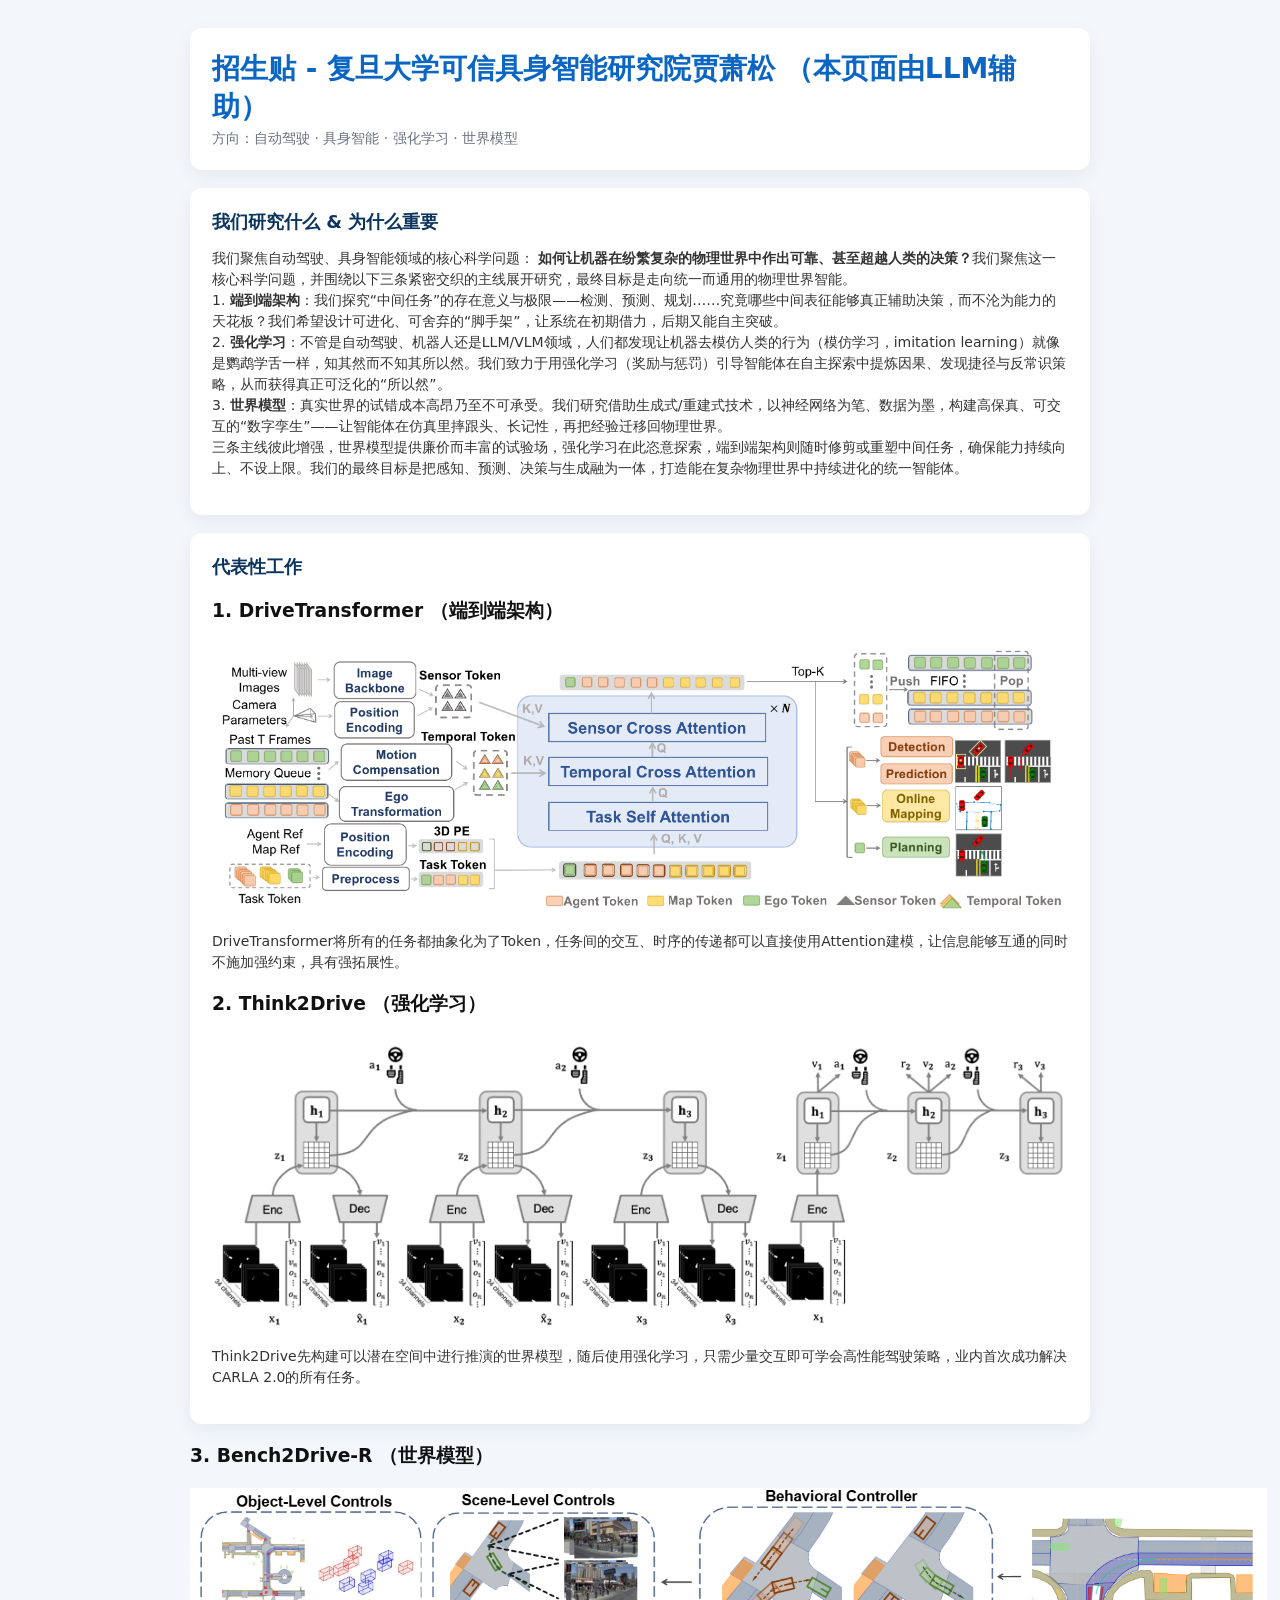
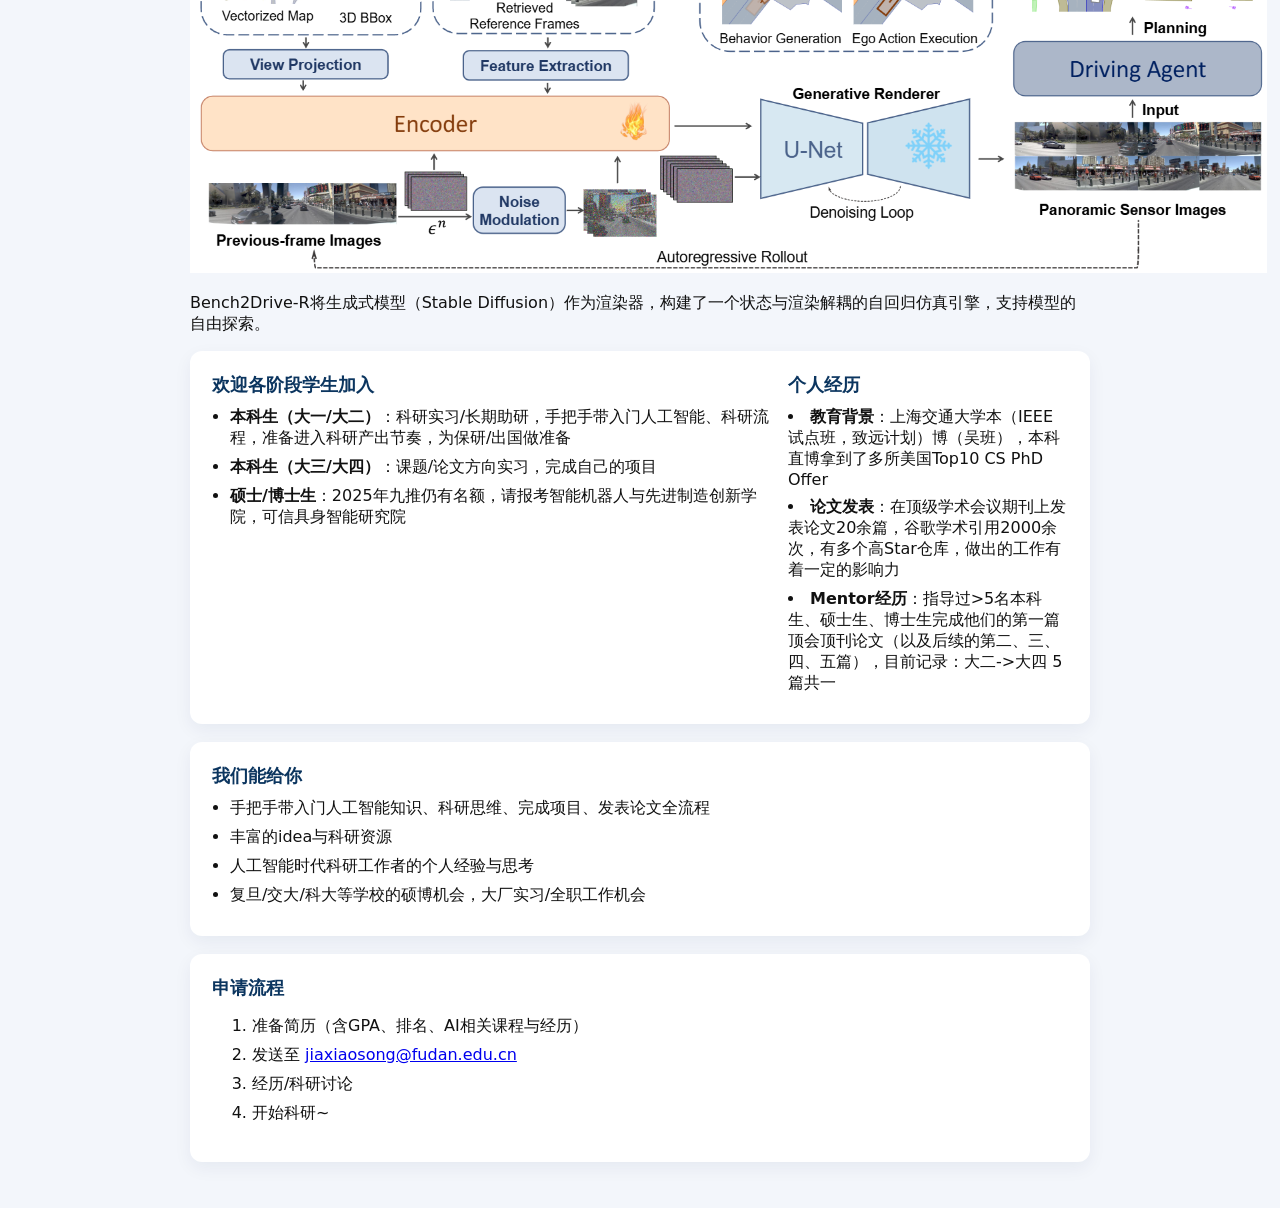
==== recruit.html @ 539a359b "Update recruit.html" ====
<!DOCTYPE html>
<html lang="zh-CN">
<head>
  <meta charset="utf-8">
  <meta name="viewport" content="width=device-width,initial-scale=1">
  <title>招生 | 复旦大学可信具身智能研究院贾萧松 — 自动驾驶 · 具身智能 · 世界模型 · 强化学习</title>
  <style>
    :root{--accent:#0a66c2;--muted:#6b7280;--card:#fff}
    *{box-sizing:border-box}
    body{font-family:system-ui,-apple-system,Segoe UI,Roboto,"PingFang SC","Hiragino Sans GB","Microsoft Yahei",sans-serif;background:#f3f6fb;color:#111;margin:0;padding:28px}
    .container{max-width:900px;margin:0 auto}
    .card{background:var(--card);border-radius:12px;padding:22px;margin-bottom:18px;box-shadow:0 6px 18px rgba(13,38,77,0.06)}
    header.hero{display:flex;gap:18px;align-items:center}
    .hero h1{margin:0;font-size:28px;color:var(--accent)}
    .hero p{margin:4px 0 0;color:var(--muted)}
    h2{font-size:18px;margin:0 0 10px;color:#0b355f}
    h3.highlight-title{margin:6px 0;font-size:18px;color:#0b355f;font-weight:700;letter-spacing:0.5px}
    ul{padding-left:18px;margin:0}
    li{margin:8px 0}
    .two-col{display:grid;grid-template-columns:1fr 280px;gap:18px;align-items:start}
    .muted{color:var(--muted);font-size:14px}
    .cta{display:inline-block;background:var(--accent);color:#fff;padding:10px 14px;border-radius:8px;text-decoration:none;font-weight:600}
    .small{font-size:13px;color:var(--muted)}
    .label{font-size:14px;font-weight:600;color:#0b355f;margin-bottom:4px;display:block;letter-spacing:1px}
    .research-intro{margin-bottom:14px;font-size:14px;color:#333;line-height:1.5}
    .work-section img{max-width:100%;border-radius:6px;margin-top:8px}
    .work-section p{font-size:14px;color:#333;line-height:1.5}
  </style>
</head>
<body>
  <div class="container">
    <div class="card hero">
      <div style="flex:1">
        <h1>招生贴 - 复旦大学可信具身智能研究院贾萧松 （本页面由LLM辅助）</h1>
        <p class="muted">方向：自动驾驶 · 具身智能 · 强化学习 · 世界模型 </p>
      </div>
    </div>

    <div class="card">
      <h2>我们研究什么 & 为什么重要</h2>
      <p class="research-intro">我们聚焦自动驾驶、具身智能领域的核心科学问题： <b>如何让机器在纷繁复杂的物理世界中作出可靠、甚至超越人类的决策？</b>我们聚焦这一核心科学问题，并围绕以下三条紧密交织的主线展开研究，最终目标是走向统一而通用的物理世界智能。<br>
      1. <b>端到端架构</b>：我们探究“中间任务”的存在意义与极限——检测、预测、规划……究竟哪些中间表征能够真正辅助决策，而不沦为能力的天花板？我们希望设计可进化、可舍弃的“脚手架”，让系统在初期借力，后期又能自主突破。<br>
      2.  <b>强化学习</b>：不管是自动驾驶、机器人还是LLM/VLM领域，人们都发现让机器去模仿人类的行为（模仿学习，imitation learning）就像是鹦鹉学舌一样，知其然而不知其所以然。我们致力于用强化学习（奖励与惩罚）引导智能体在自主探索中提炼因果、发现捷径与反常识策略，从而获得真正可泛化的“所以然”。<br>
      3. <b>世界模型</b>：真实世界的试错成本高昂乃至不可承受。我们研究借助生成式/重建式技术，以神经网络为笔、数据为墨，构建高保真、可交互的“数字孪生”——让智能体在仿真里摔跟头、长记性，再把经验迁移回物理世界。<br>
      三条主线彼此增强，世界模型提供廉价而丰富的试验场，强化学习在此恣意探索，端到端架构则随时修剪或重塑中间任务，确保能力持续向上、不设上限。我们的最终目标是把感知、预测、决策与生成融为一体，打造能在复杂物理世界中持续进化的统一智能体。
    </div>

    <div class="card work-section">
      <h2>代表性工作</h2>
      <h3>1. DriveTransformer （端到端架构）</h3>
      <img src="images/drivetransformer.png" alt="DriveTransformer示意图">
      <p>DriveTransformer将所有的任务都抽象化为了Token，任务间的交互、时序的传递都可以直接使用Attention建模，让信息能够互通的同时不施加强约束，具有强拓展性。</p>

      <h3>2. Think2Drive （强化学习）</h3>
      <img src="images/think2drive-model.png" alt="Think2Drive示意图">
      <p>Think2Drive先构建可以潜在空间中进行推演的世界模型，随后使用强化学习，只需少量交互即可学会高性能驾驶策略，业内首次成功解决CARLA 2.0的所有任务。</p>
    </div>
      
      <h3>3. Bench2Drive-R （世界模型）</h3>
      <img src="images/bench2drive-R.PNG" alt="Bench2Drive-R示意图">
      <p>Bench2Drive-R将生成式模型（Stable Diffusion）作为渲染器，构建了一个状态与渲染解耦的自回归仿真引擎，支持模型的自由探索。</p>



    <div class="card two-col">
      <div>
        <h2>欢迎各阶段学生加入</h2>
        <ul>
          <li><strong>本科生（大一/大二）</strong>：科研实习/长期助研，手把手带入门人工智能、科研流程，准备进入科研产出节奏，为保研/出国做准备</li>
          <li><strong>本科生（大三/大四）</strong>：课题/论文方向实习，完成自己的项目</li>
          <li><strong>硕士/博士生</strong>：2025年九推仍有名额，请报考智能机器人与先进制造创新学院，可信具身智能研究院</li>
        </ul>
      </div>

      <aside>
        <h2>个人经历</h2>
          <li><strong>教育背景</strong>：上海交通大学本（IEEE试点班，致远计划）博（吴班），本科直博拿到了多所美国Top10 CS PhD Offer</li>
          <li><strong>论文发表</strong>：在顶级学术会议期刊上发表论文20余篇，谷歌学术引用2000余次，有多个高Star仓库，做出的工作有着一定的影响力</li>
          <li><strong>Mentor经历</strong>：指导过>5名本科生、硕士生、博士生完成他们的第一篇顶会顶刊论文（以及后续的第二、三、四、五篇），目前记录：大二->大四 5篇共一</li>
      </aside>
    </div>

    <div class="card">
      <h2>我们能给你</h2>
      <ul>
        <li>手把手带入门人工智能知识、科研思维、完成项目、发表论文全流程</li>
        <li>丰富的idea与科研资源</li>
        <li>人工智能时代科研工作者的个人经验与思考</li>
        <li>复旦/交大/科大等学校的硕博机会，大厂实习/全职工作机会</li>
      </ul>
    </div>

    <div class="card">
      <h2>申请流程</h2>
      <ol>
        <li>准备简历（含GPA、排名、AI相关课程与经历）</li>
        <li>发送至 <a href="mailto:jiaxiaosong@fudan.edu.cn">jiaxiaosong@fudan.edu.cn</a></li>
        <li>经历/科研讨论</li>
        <li>开始科研~</li>
      </ol>
    </div>
  </div>
</body>
</html>
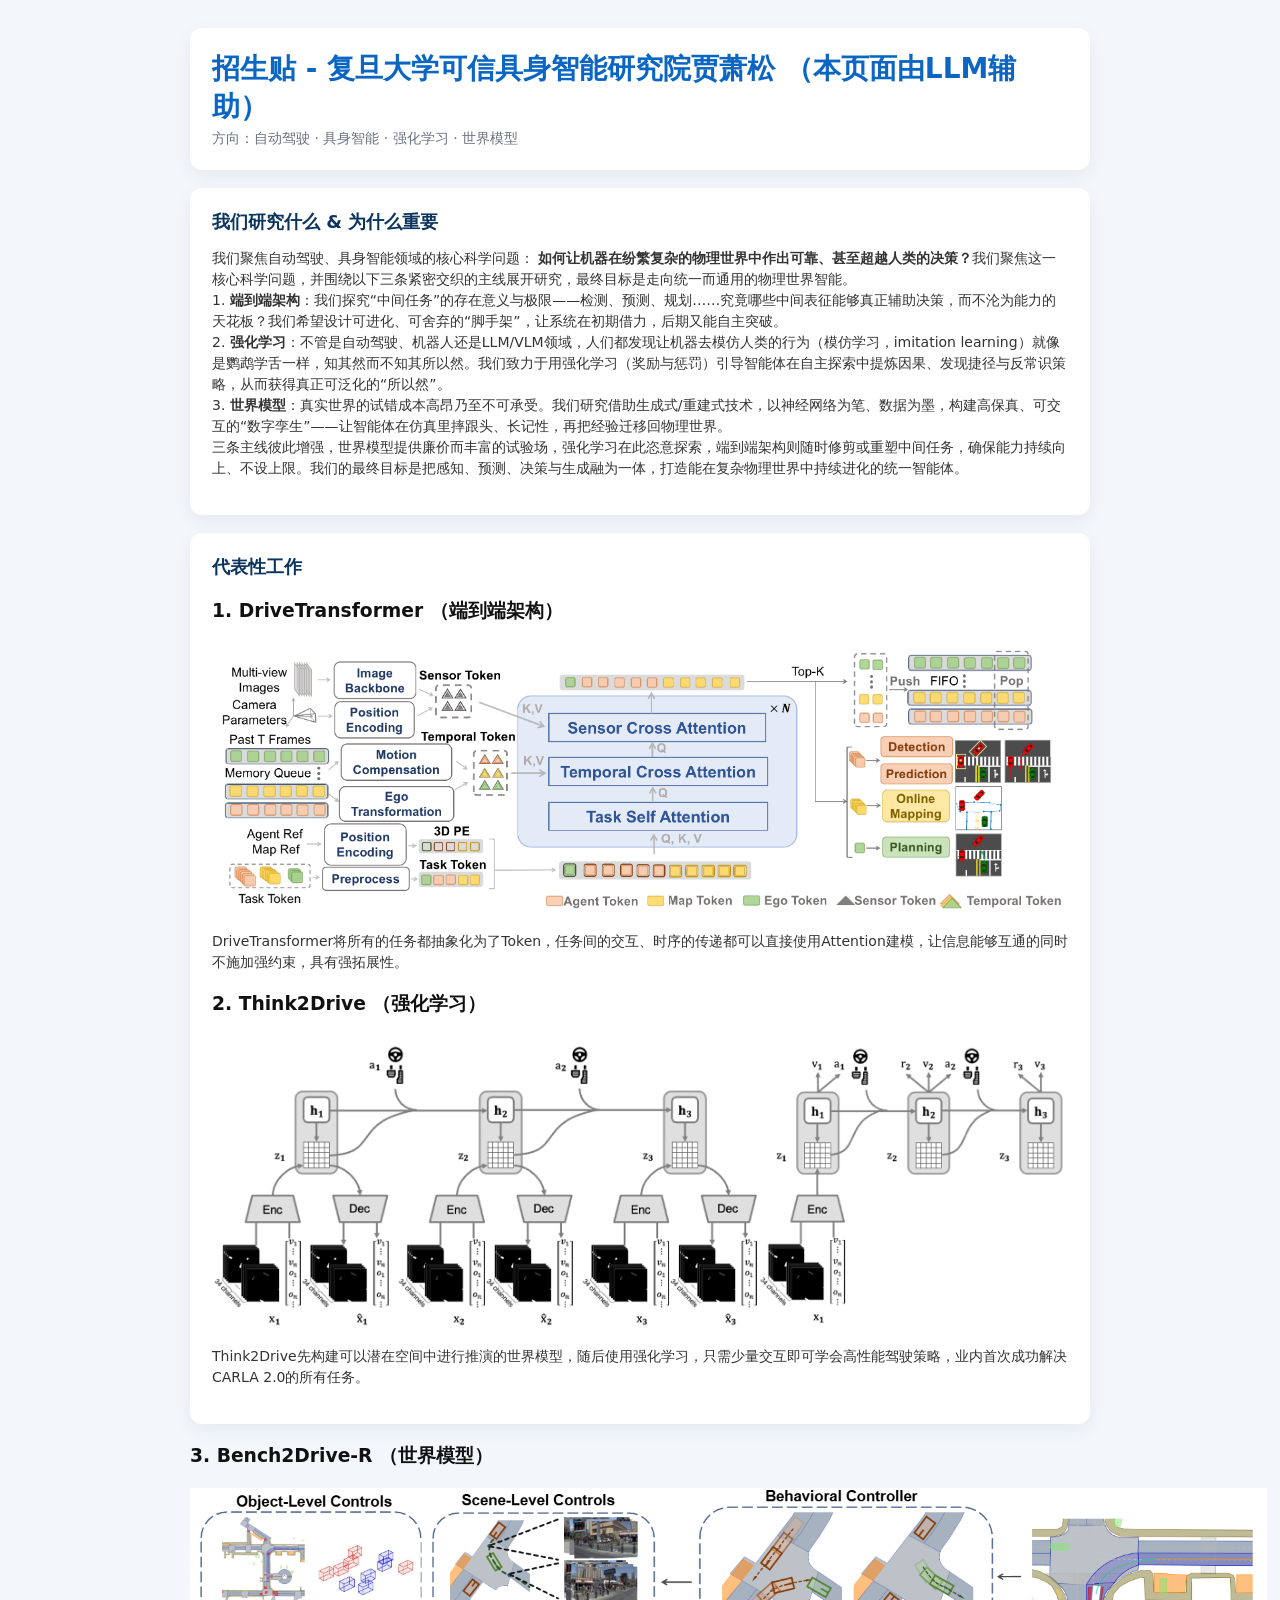
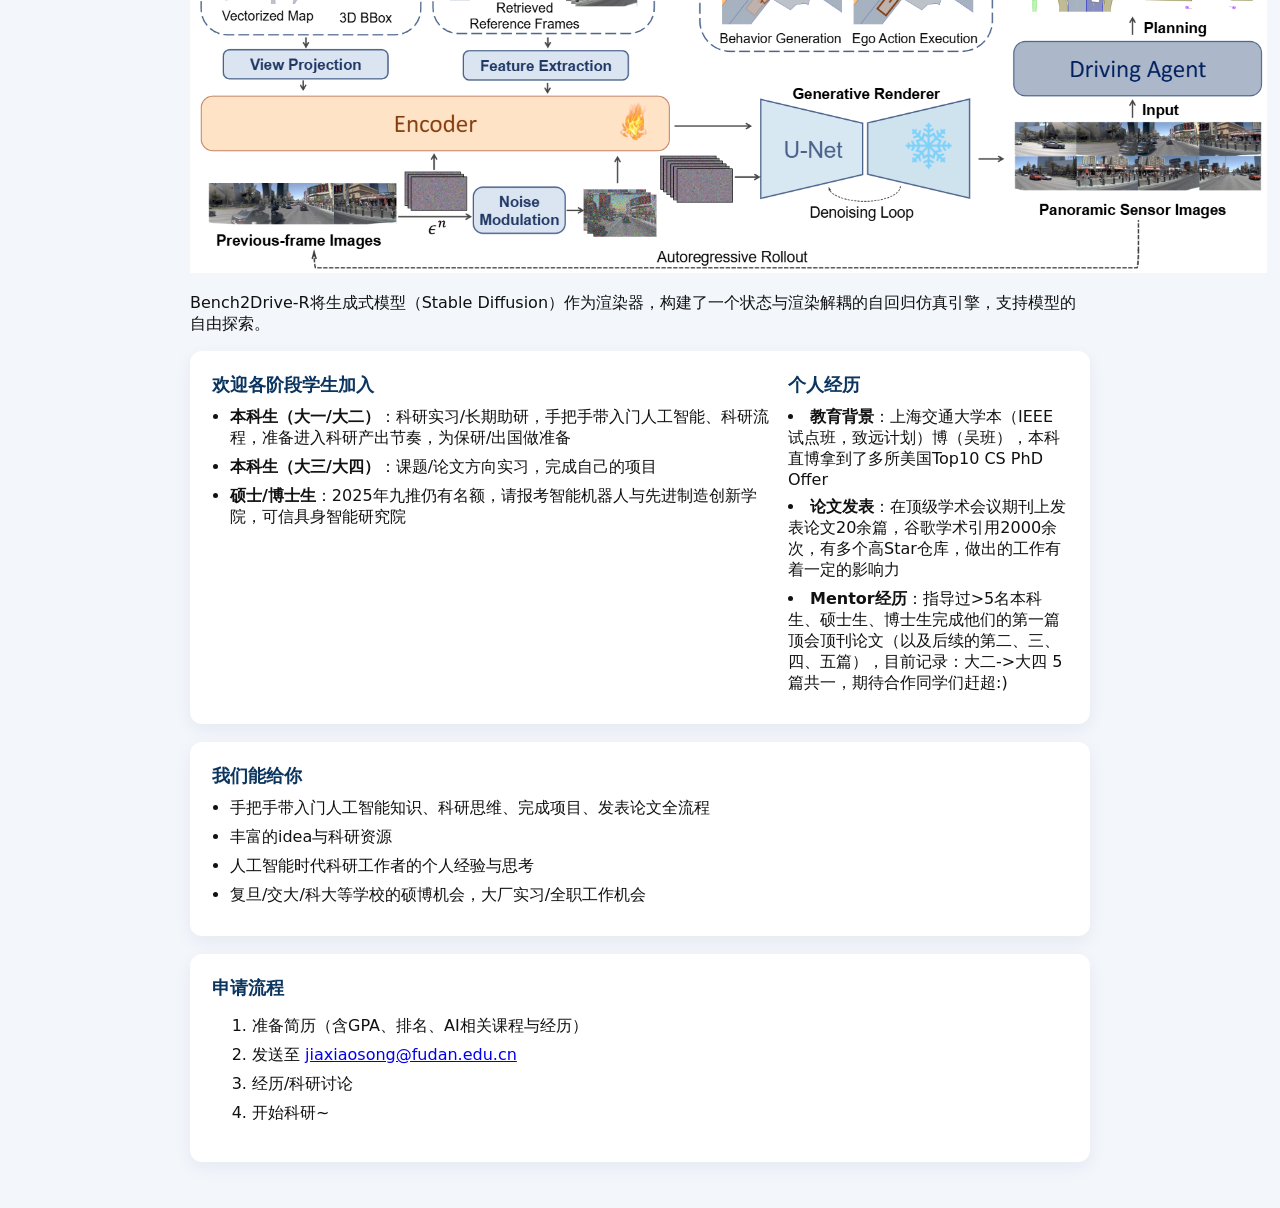
==== commit 1666da58: "Update recruit.html" ====
--- a/recruit.html
+++ b/recruit.html
@@ -76,7 +76,7 @@
         <h2>个人经历</h2>
           <li><strong>教育背景</strong>：上海交通大学本（IEEE试点班，致远计划）博（吴班），本科直博拿到了多所美国Top10 CS PhD Offer</li>
           <li><strong>论文发表</strong>：在顶级学术会议期刊上发表论文20余篇，谷歌学术引用2000余次，有多个高Star仓库，做出的工作有着一定的影响力</li>
-          <li><strong>Mentor经历</strong>：指导过>5名本科生、硕士生、博士生完成他们的第一篇顶会顶刊论文（以及后续的第二、三、四、五篇），目前记录：大二->大四 5篇共一</li>
+          <li><strong>Mentor经历</strong>：指导过>5名本科生、硕士生、博士生完成他们的第一篇顶会顶刊论文（以及后续的第二、三、四、五篇），目前记录：大二->大四 5篇共一，期待合作同学们赶超:)</li>
       </aside>
     </div>
 
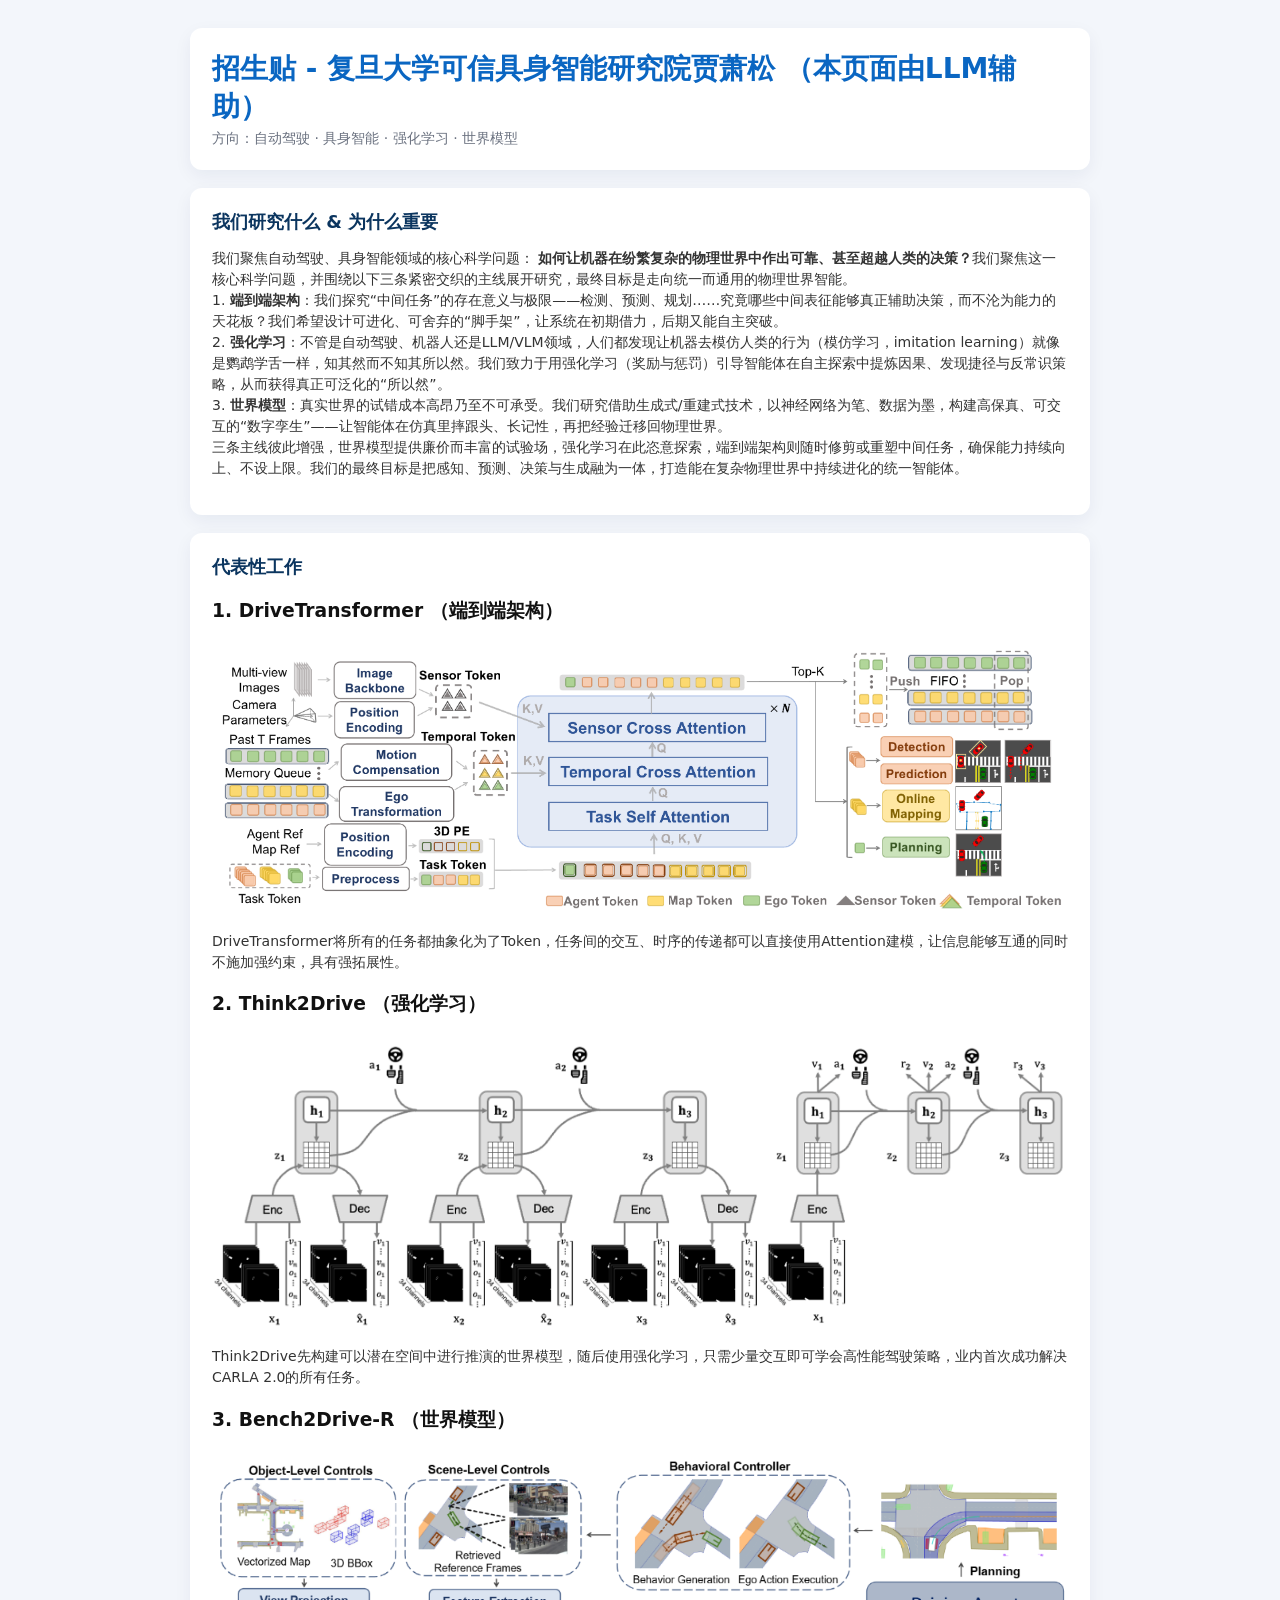
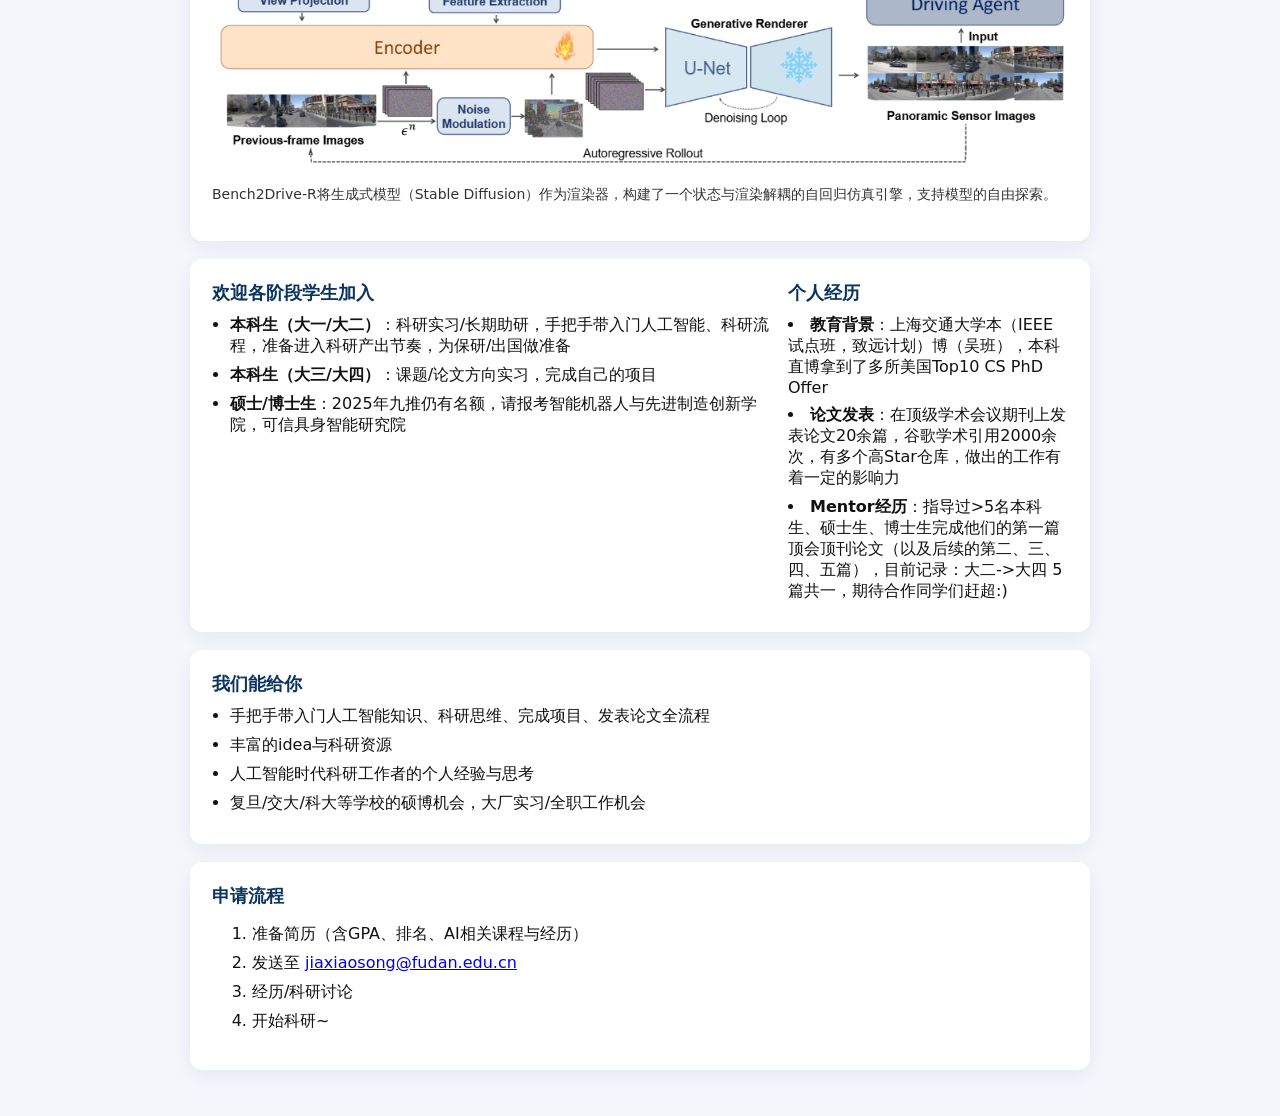
==== commit 683e9452: "Update recruit.html" ====
--- a/recruit.html
+++ b/recruit.html
@@ -54,12 +54,12 @@
       <h3>2. Think2Drive （强化学习）</h3>
       <img src="images/think2drive-model.png" alt="Think2Drive示意图">
       <p>Think2Drive先构建可以潜在空间中进行推演的世界模型，随后使用强化学习，只需少量交互即可学会高性能驾驶策略，业内首次成功解决CARLA 2.0的所有任务。</p>
-    </div>
+
       
       <h3>3. Bench2Drive-R （世界模型）</h3>
       <img src="images/bench2drive-R.PNG" alt="Bench2Drive-R示意图">
       <p>Bench2Drive-R将生成式模型（Stable Diffusion）作为渲染器，构建了一个状态与渲染解耦的自回归仿真引擎，支持模型的自由探索。</p>
-
+    </div>
 
 
     <div class="card two-col">
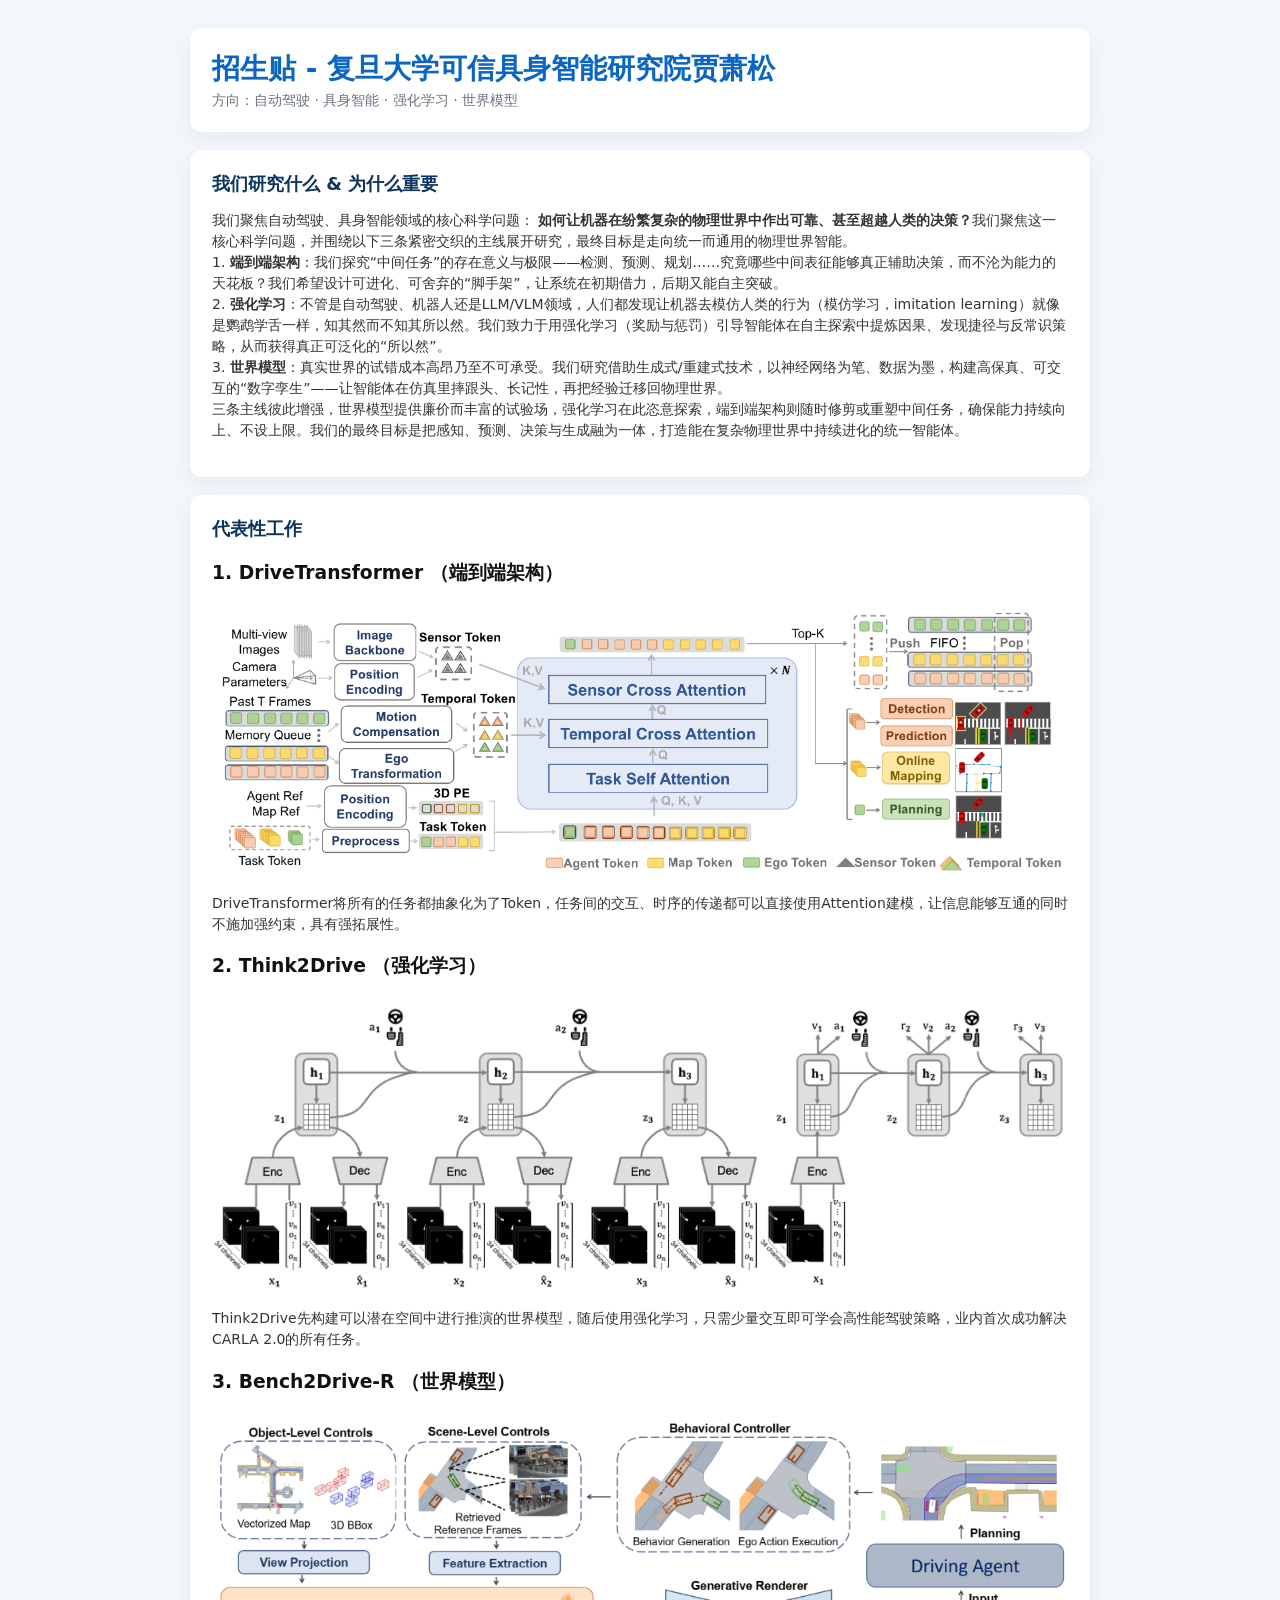
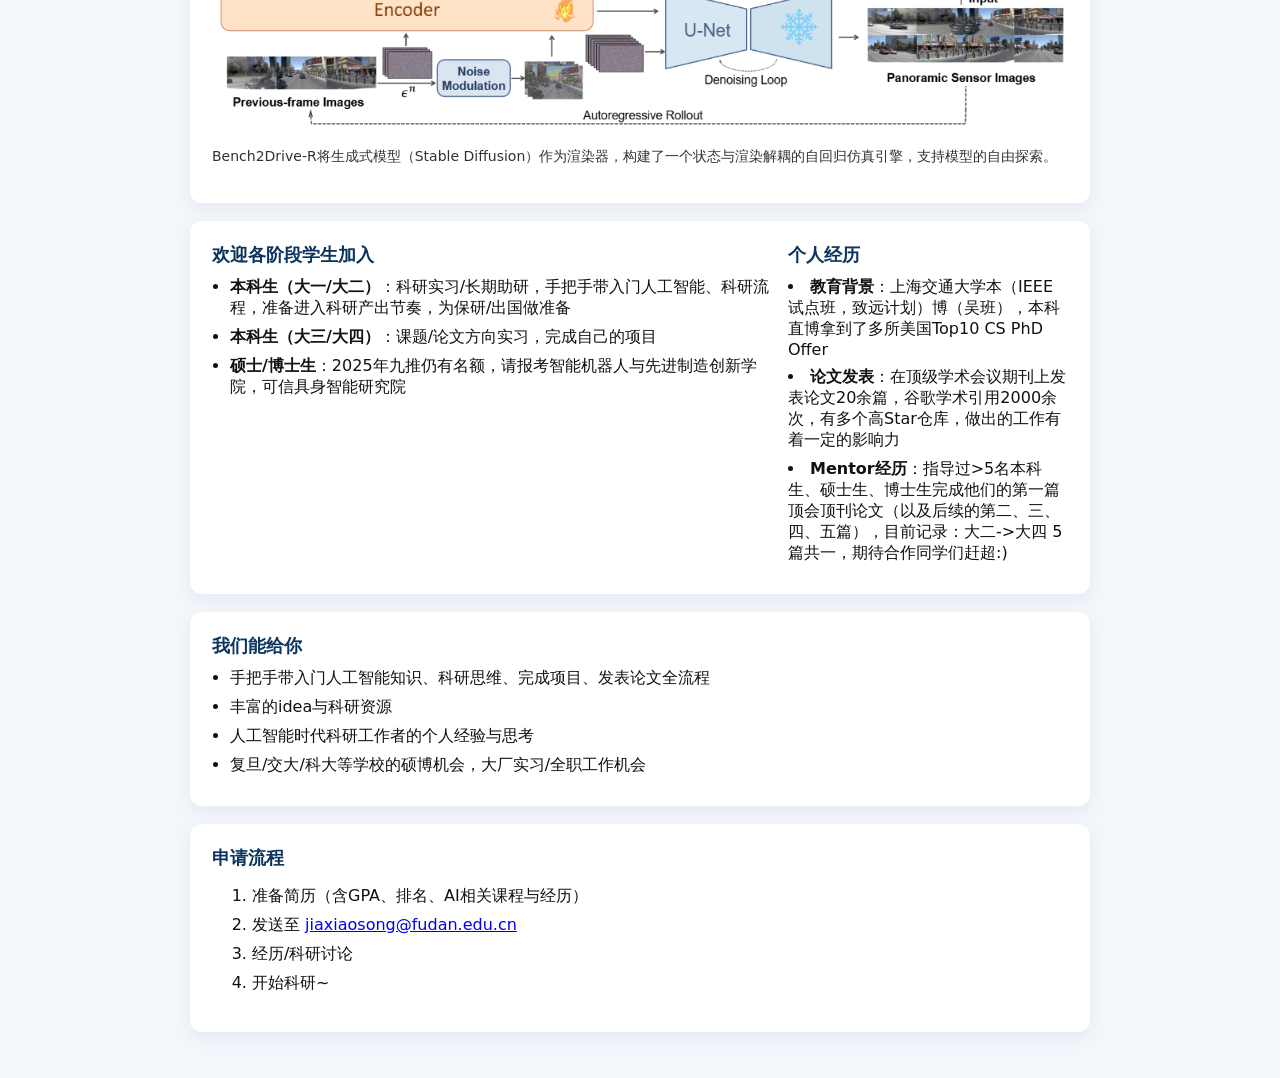
==== commit e3340562: "Update recruit.html" ====
--- a/recruit.html
+++ b/recruit.html
@@ -31,7 +31,7 @@
   <div class="container">
     <div class="card hero">
       <div style="flex:1">
-        <h1>招生贴 - 复旦大学可信具身智能研究院贾萧松 （本页面由LLM辅助）</h1>
+        <h1>招生贴 - 复旦大学可信具身智能研究院贾萧松 </h1>
         <p class="muted">方向：自动驾驶 · 具身智能 · 强化学习 · 世界模型 </p>
       </div>
     </div>
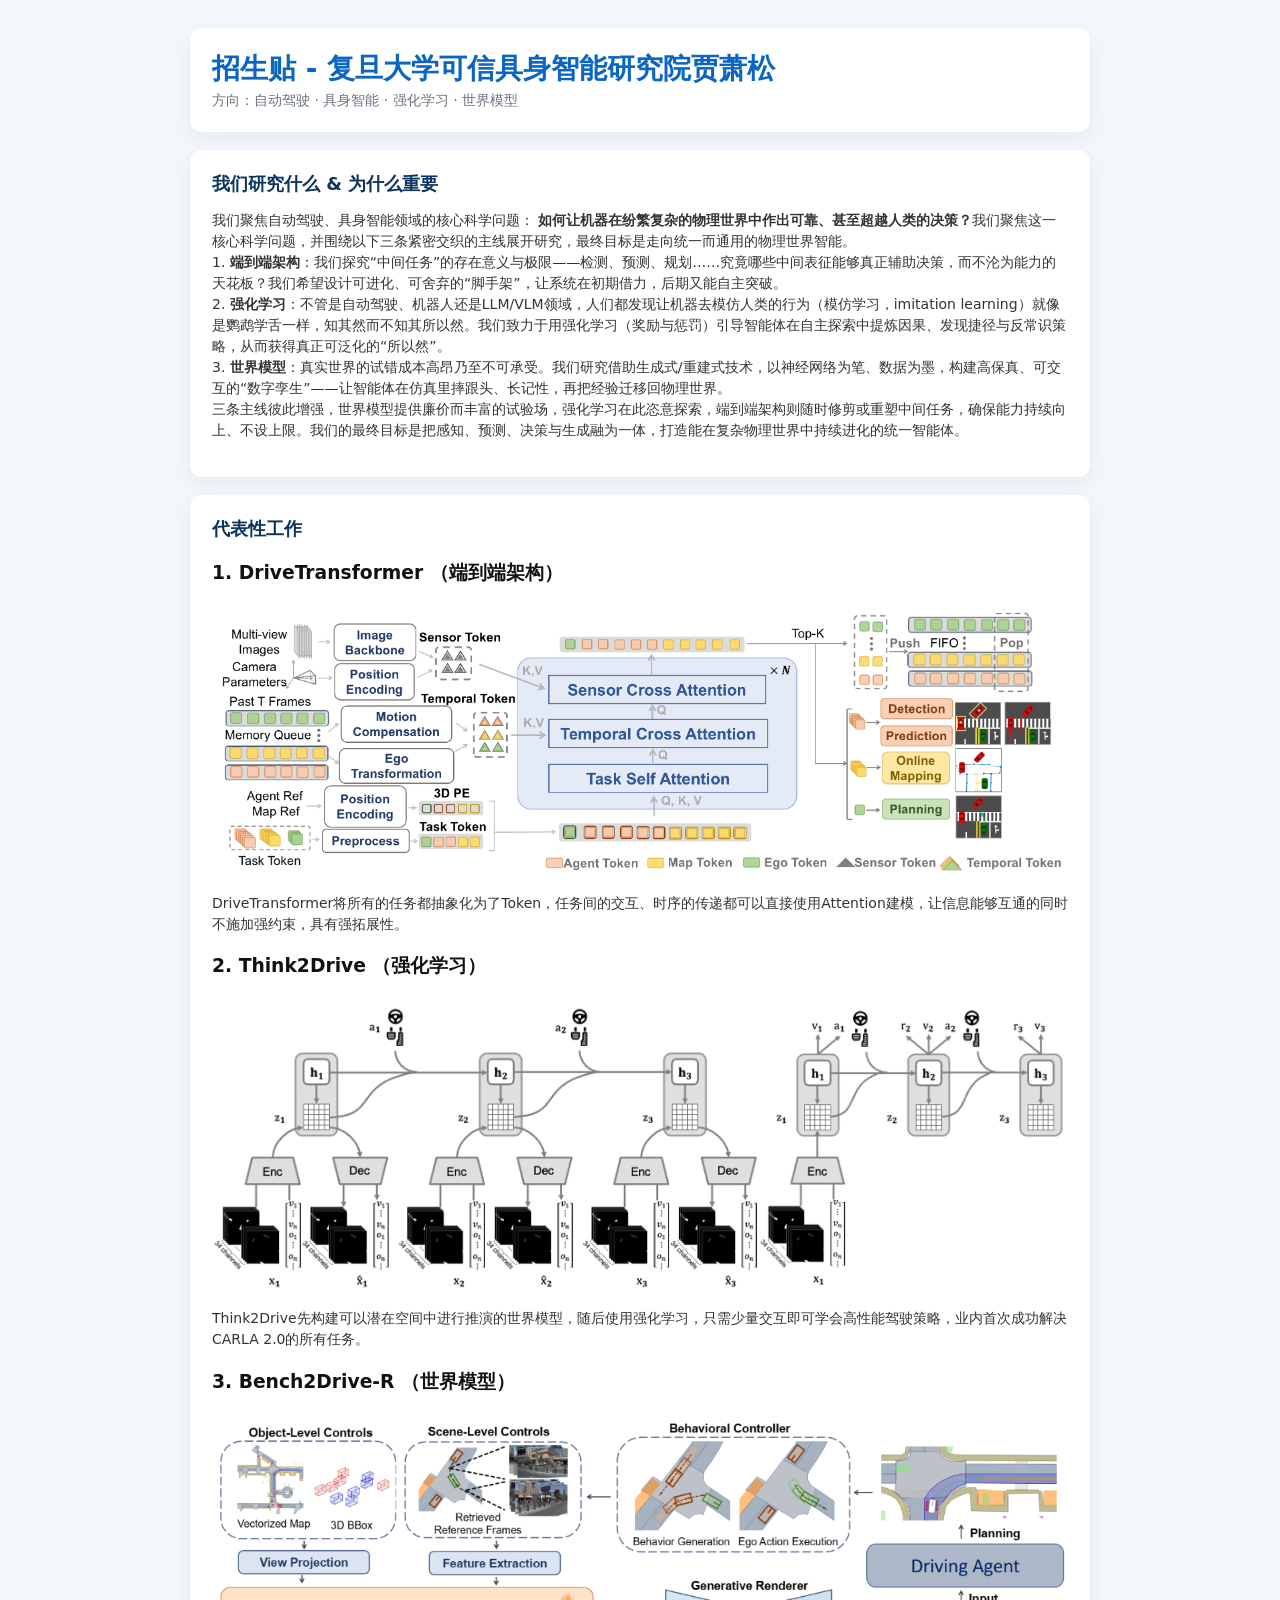
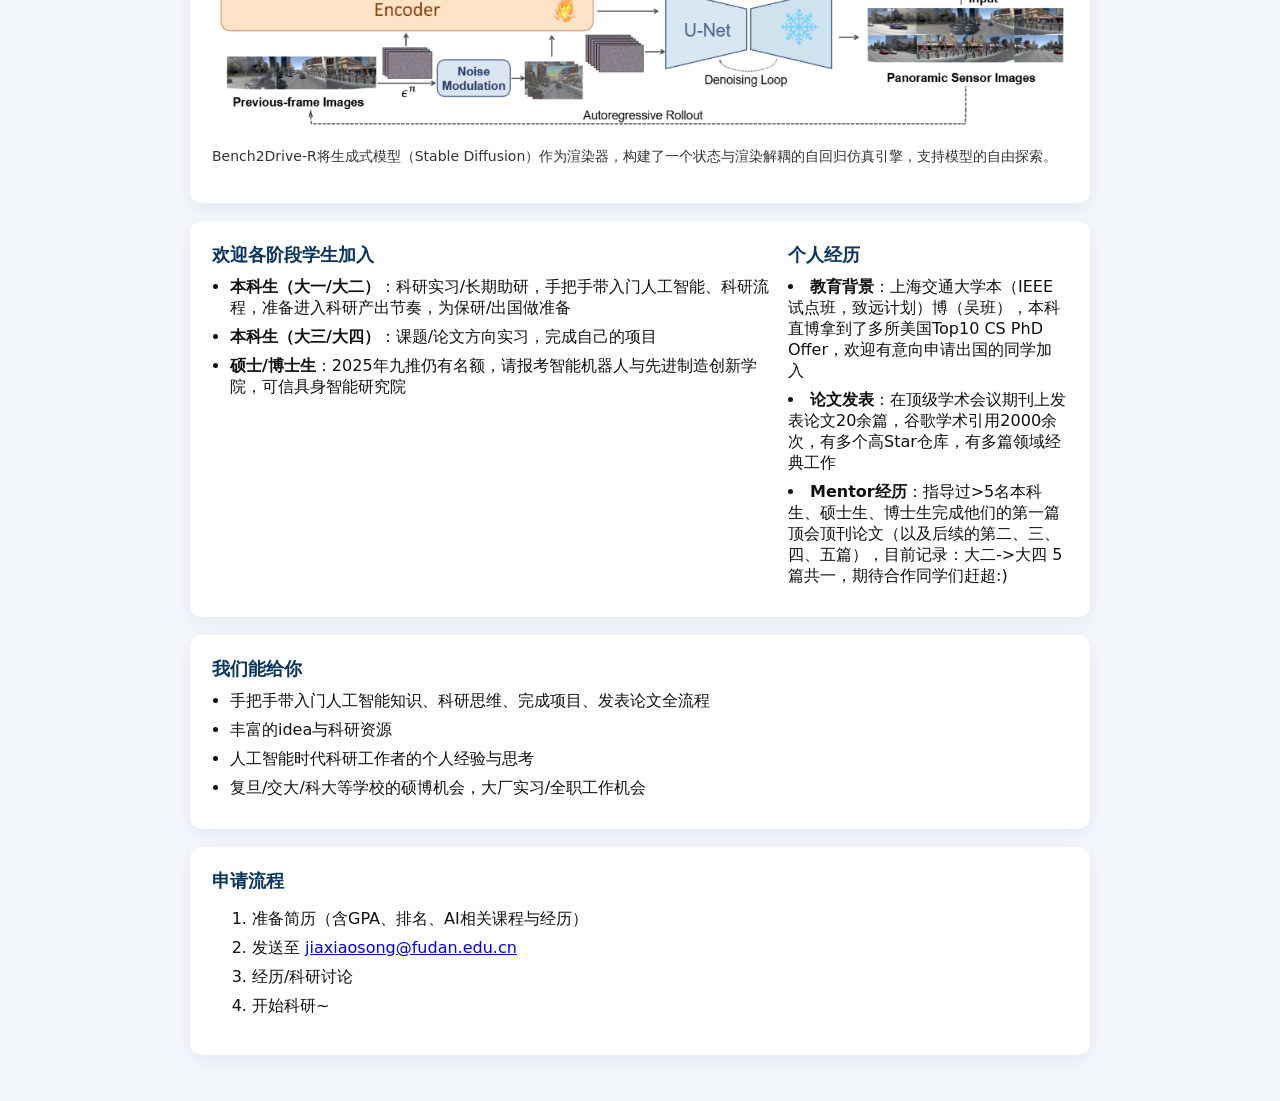
==== commit c9243394: "Update recruit.html" ====
--- a/recruit.html
+++ b/recruit.html
@@ -74,8 +74,8 @@
 
       <aside>
         <h2>个人经历</h2>
-          <li><strong>教育背景</strong>：上海交通大学本（IEEE试点班，致远计划）博（吴班），本科直博拿到了多所美国Top10 CS PhD Offer</li>
-          <li><strong>论文发表</strong>：在顶级学术会议期刊上发表论文20余篇，谷歌学术引用2000余次，有多个高Star仓库，做出的工作有着一定的影响力</li>
+          <li><strong>教育背景</strong>：上海交通大学本（IEEE试点班，致远计划）博（吴班），本科直博拿到了多所美国Top10 CS PhD Offer，欢迎有意向申请出国的同学加入</li>
+          <li><strong>论文发表</strong>：在顶级学术会议期刊上发表论文20余篇，谷歌学术引用2000余次，有多个高Star仓库，有多篇领域经典工作 </li>
           <li><strong>Mentor经历</strong>：指导过>5名本科生、硕士生、博士生完成他们的第一篇顶会顶刊论文（以及后续的第二、三、四、五篇），目前记录：大二->大四 5篇共一，期待合作同学们赶超:)</li>
       </aside>
     </div>
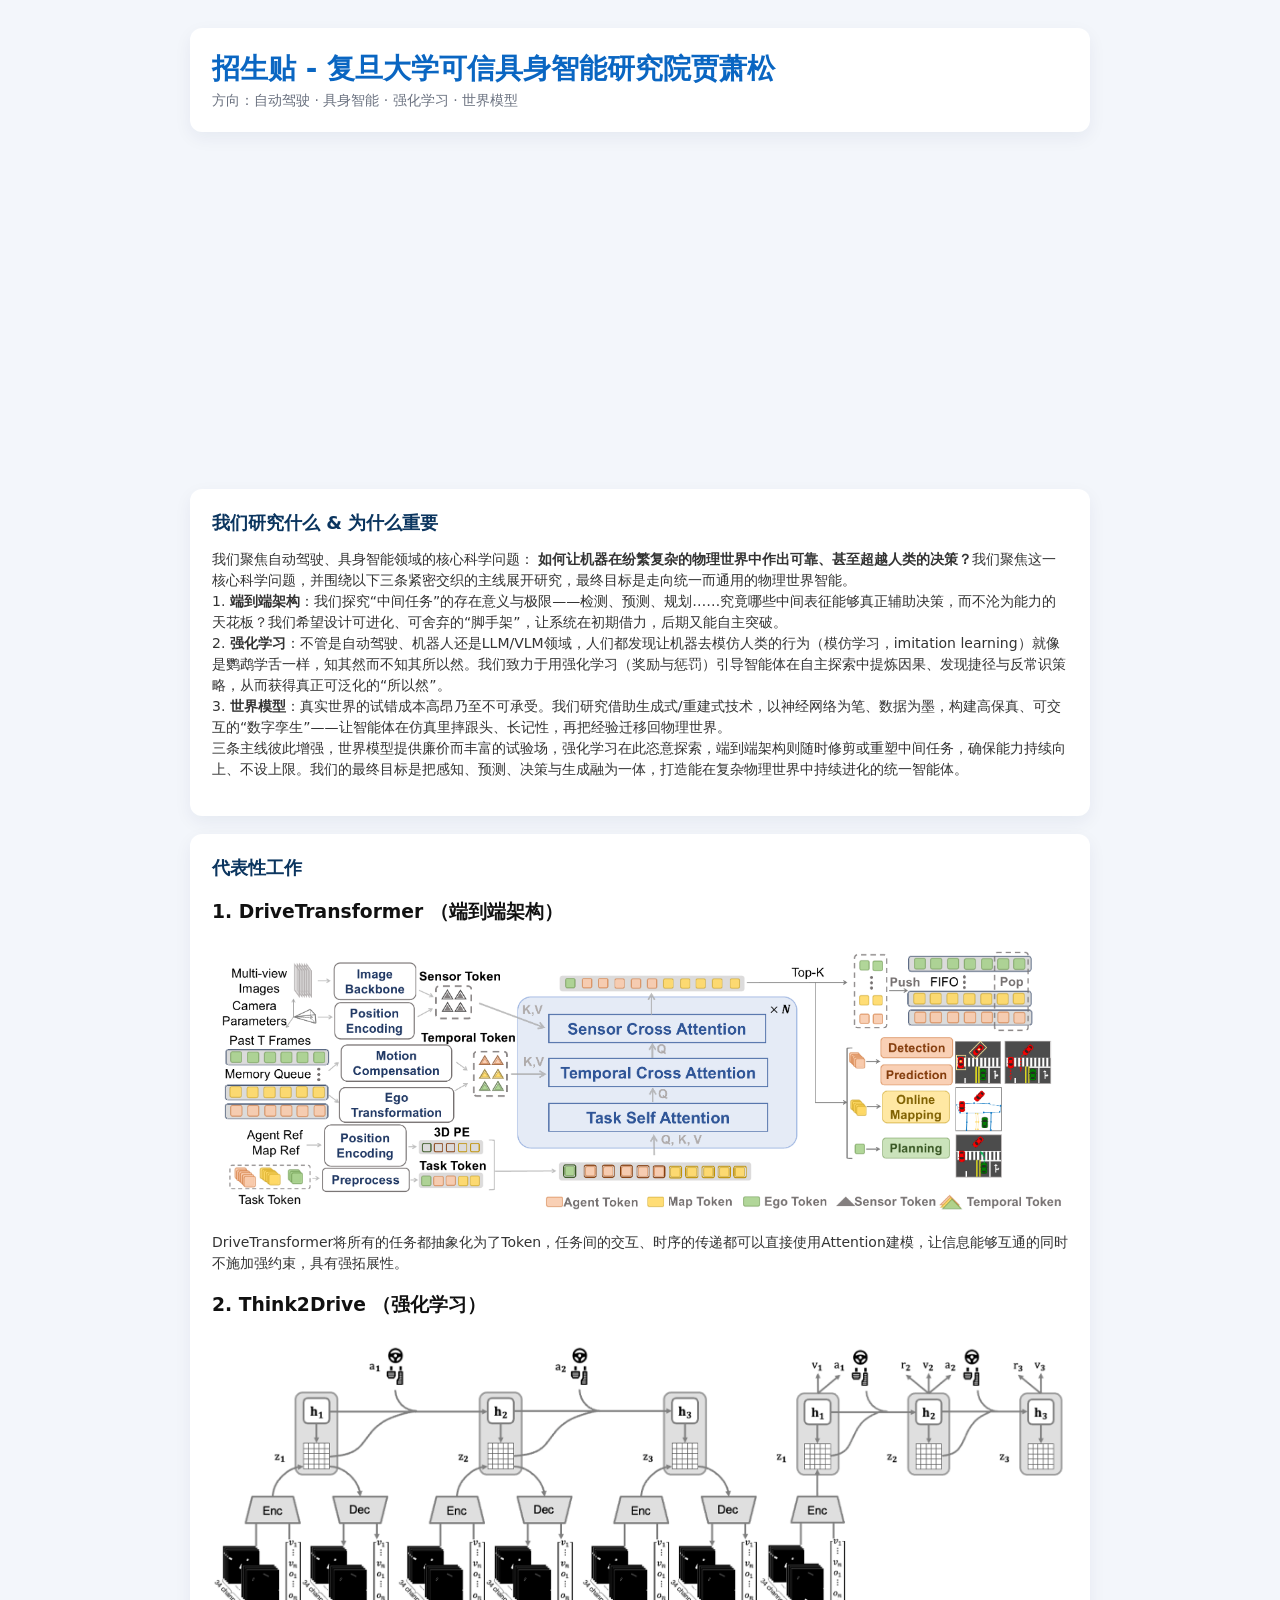
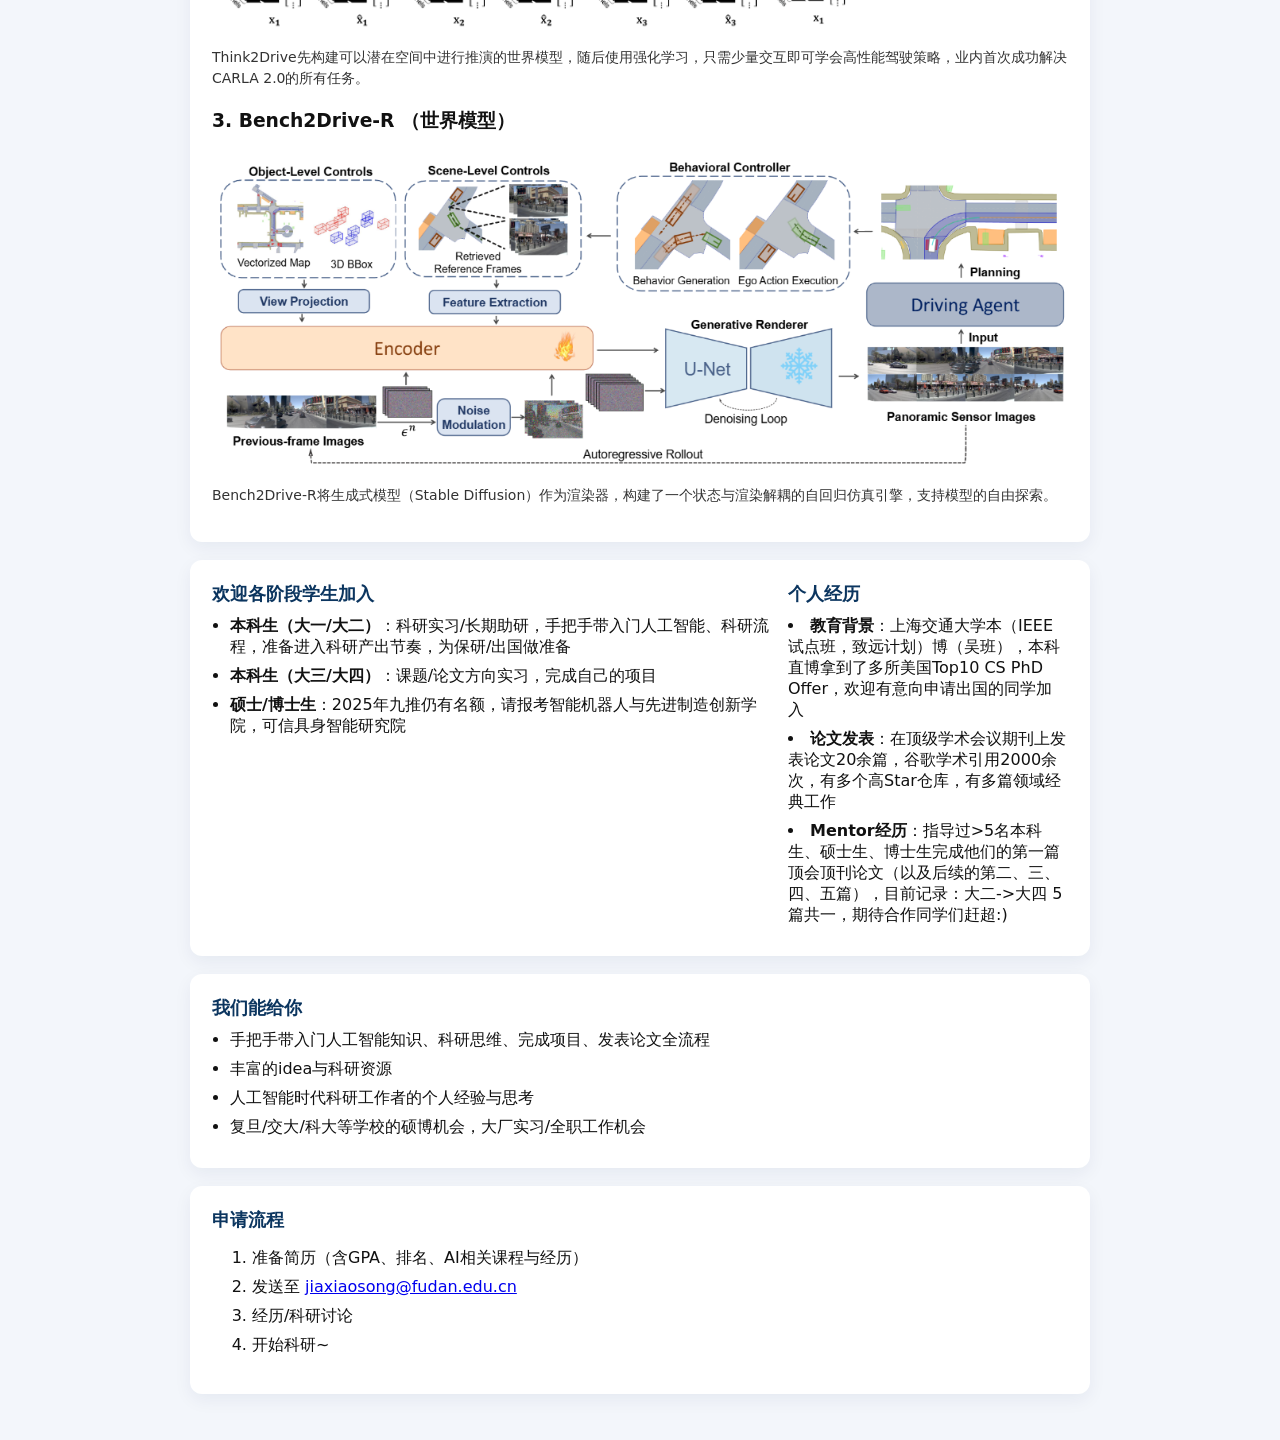
==== commit f45c9e39: "Update recruit.html" ====
--- a/recruit.html
+++ b/recruit.html
@@ -35,7 +35,16 @@
         <p class="muted">方向：自动驾驶 · 具身智能 · 强化学习 · 世界模型 </p>
       </div>
     </div>
-
+  
+    <div style="text-align:center; margin-bottom: 20px;">
+    <iframe width="560" height="315"
+            src="https://www.youtube.com/embed/-osdzJJs2g0"
+            title="YouTube video player"
+            frameborder="0"
+            allow="accelerometer; autoplay; clipboard-write; encrypted-media; gyroscope; picture-in-picture"
+            allowfullscreen>
+    </iframe>
+  </div>
     <div class="card">
       <h2>我们研究什么 & 为什么重要</h2>
       <p class="research-intro">我们聚焦自动驾驶、具身智能领域的核心科学问题： <b>如何让机器在纷繁复杂的物理世界中作出可靠、甚至超越人类的决策？</b>我们聚焦这一核心科学问题，并围绕以下三条紧密交织的主线展开研究，最终目标是走向统一而通用的物理世界智能。<br>
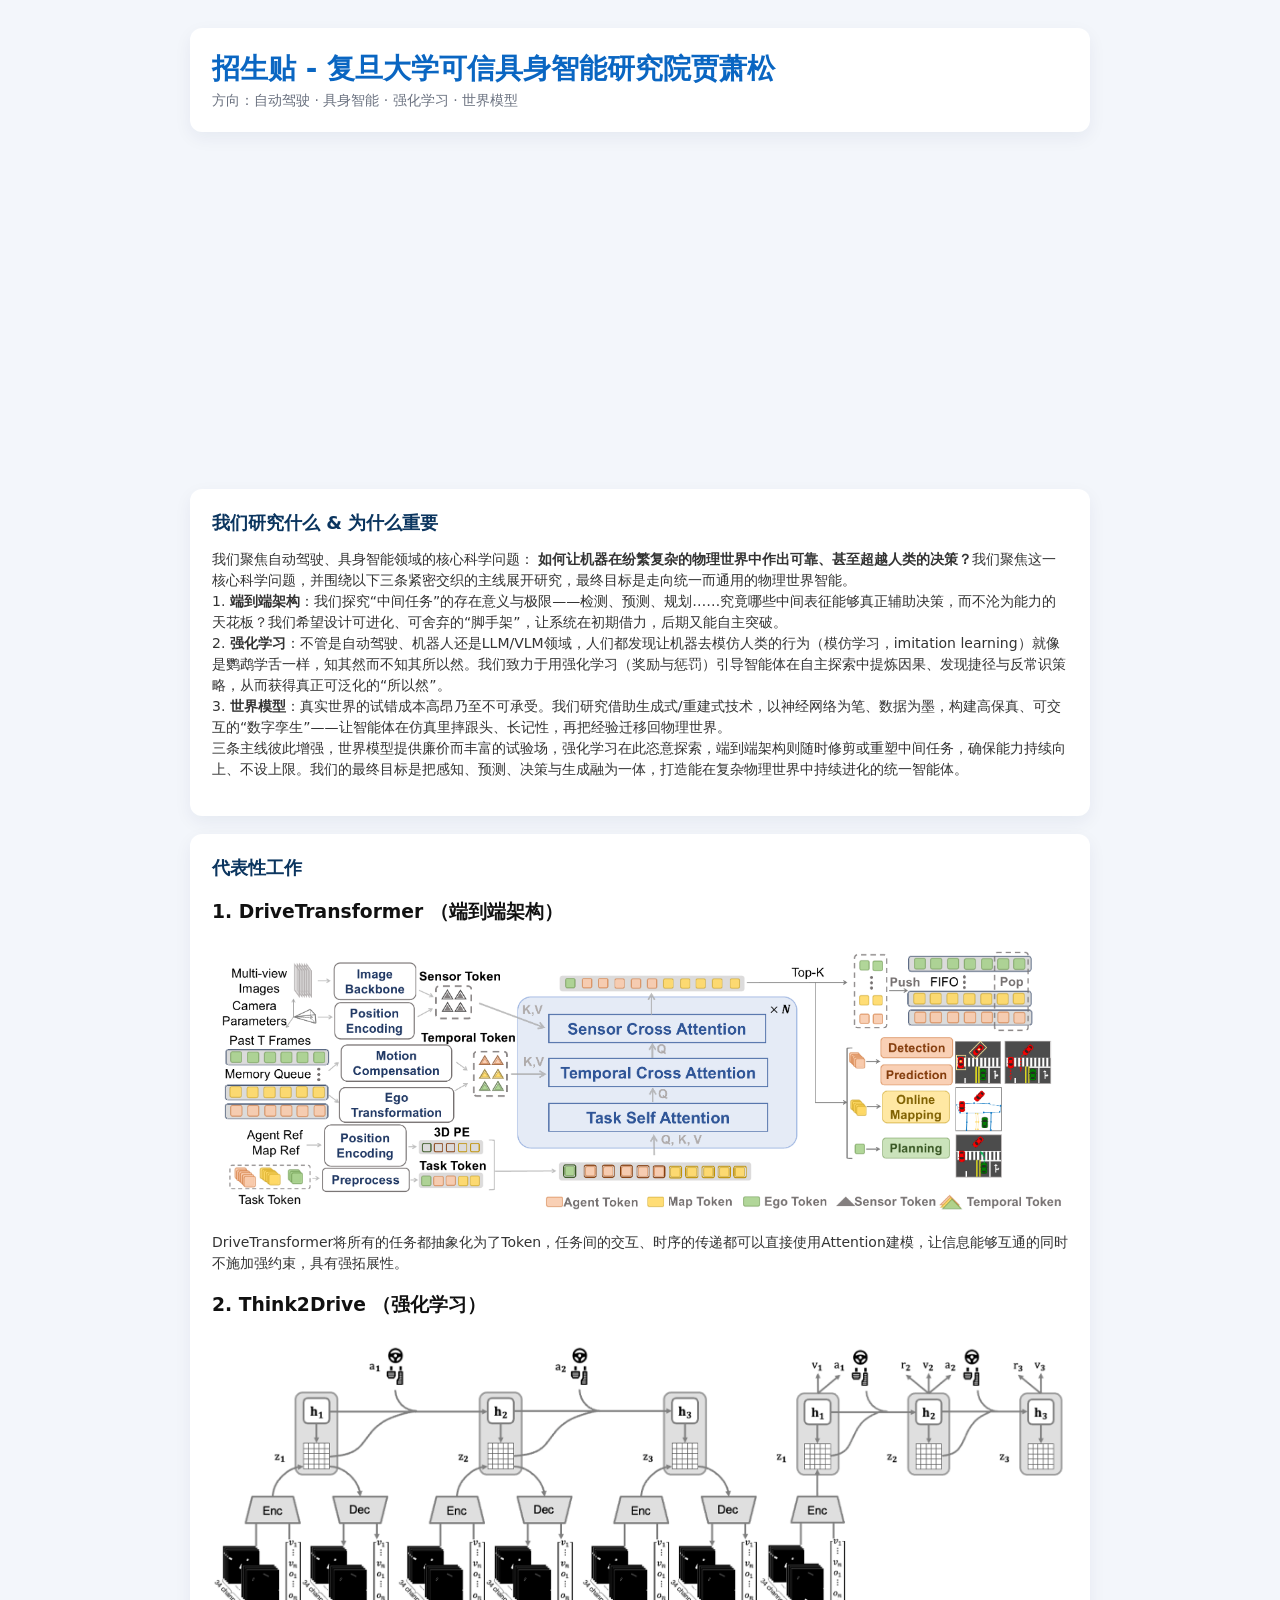
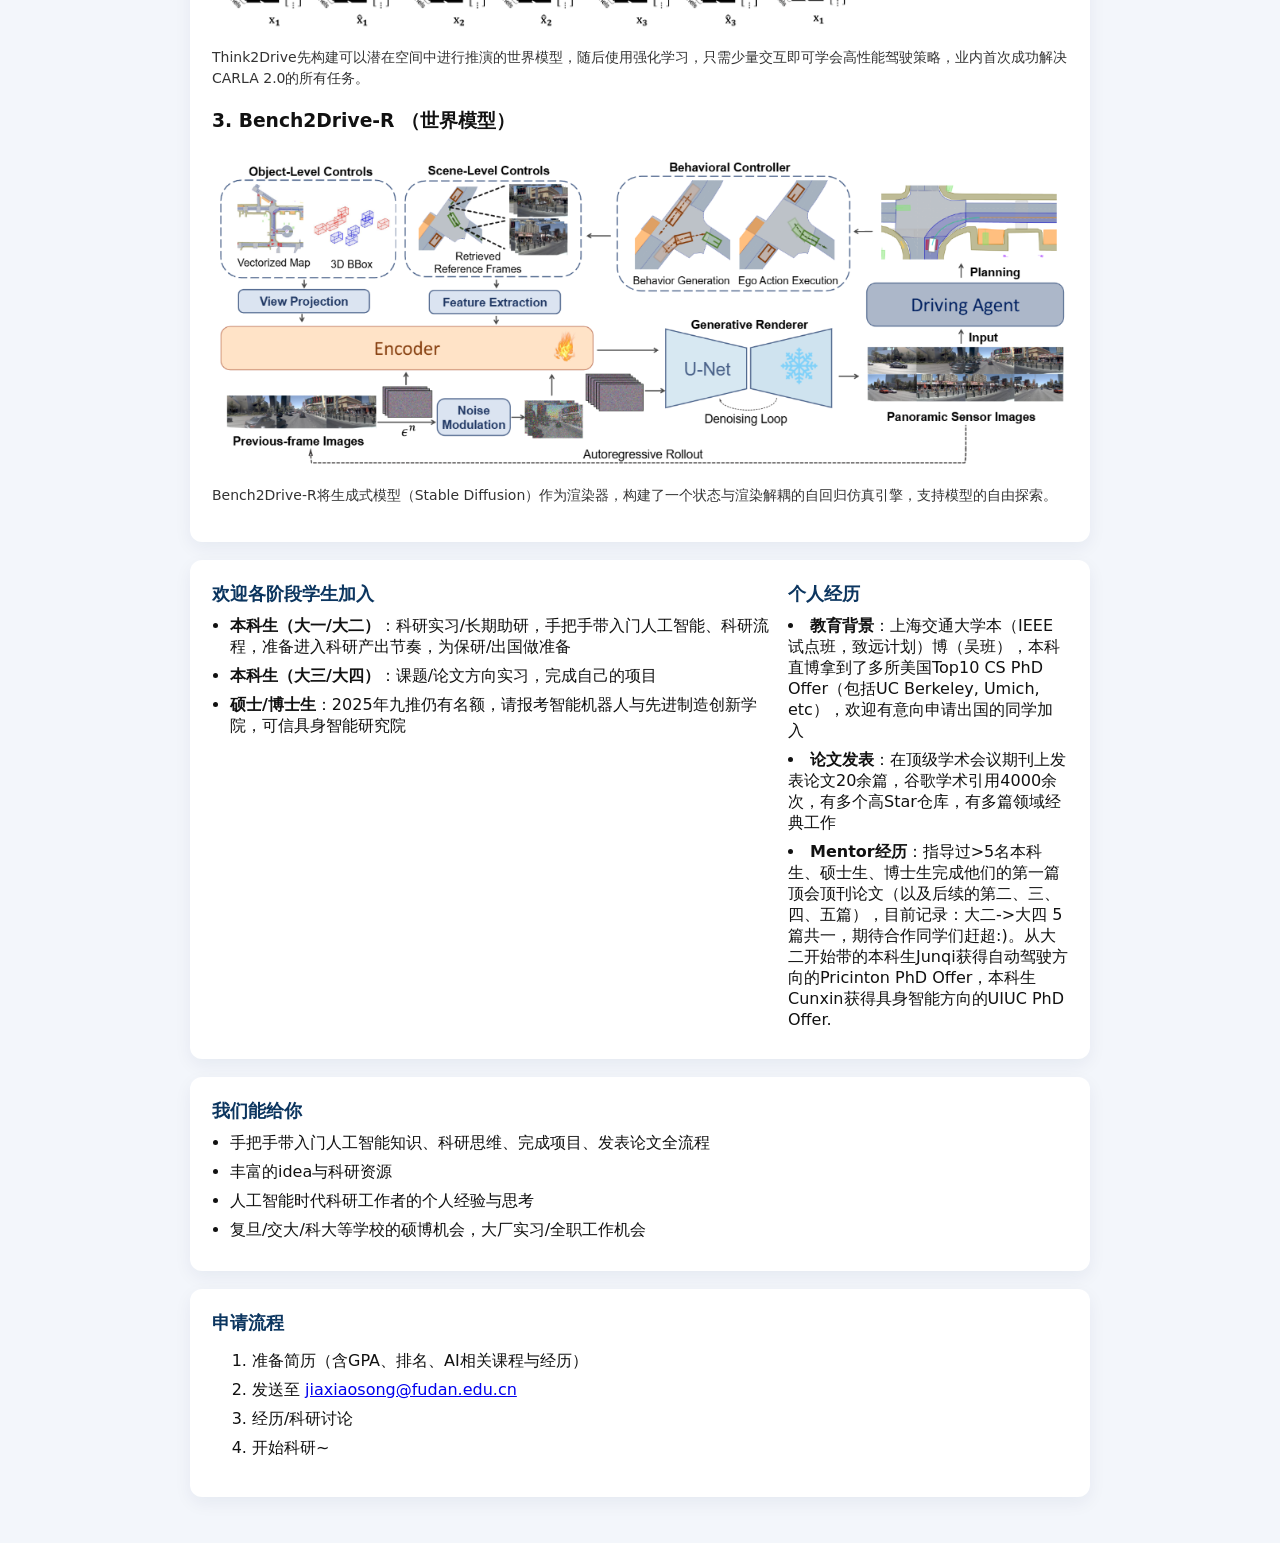
==== commit cab5b787: "Update recruit.html" ====
--- a/recruit.html
+++ b/recruit.html
@@ -83,9 +83,9 @@
 
       <aside>
         <h2>个人经历</h2>
-          <li><strong>教育背景</strong>：上海交通大学本（IEEE试点班，致远计划）博（吴班），本科直博拿到了多所美国Top10 CS PhD Offer，欢迎有意向申请出国的同学加入</li>
-          <li><strong>论文发表</strong>：在顶级学术会议期刊上发表论文20余篇，谷歌学术引用2000余次，有多个高Star仓库，有多篇领域经典工作 </li>
-          <li><strong>Mentor经历</strong>：指导过>5名本科生、硕士生、博士生完成他们的第一篇顶会顶刊论文（以及后续的第二、三、四、五篇），目前记录：大二->大四 5篇共一，期待合作同学们赶超:)</li>
+          <li><strong>教育背景</strong>：上海交通大学本（IEEE试点班，致远计划）博（吴班），本科直博拿到了多所美国Top10 CS PhD Offer（包括UC Berkeley, Umich, etc），欢迎有意向申请出国的同学加入</li>
+          <li><strong>论文发表</strong>：在顶级学术会议期刊上发表论文20余篇，谷歌学术引用4000余次，有多个高Star仓库，有多篇领域经典工作 </li>
+          <li><strong>Mentor经历</strong>：指导过>5名本科生、硕士生、博士生完成他们的第一篇顶会顶刊论文（以及后续的第二、三、四、五篇），目前记录：大二->大四 5篇共一，期待合作同学们赶超:)。从大二开始带的本科生Junqi获得自动驾驶方向的Pricinton PhD Offer，本科生Cunxin获得具身智能方向的UIUC PhD Offer.</li>
       </aside>
     </div>
 
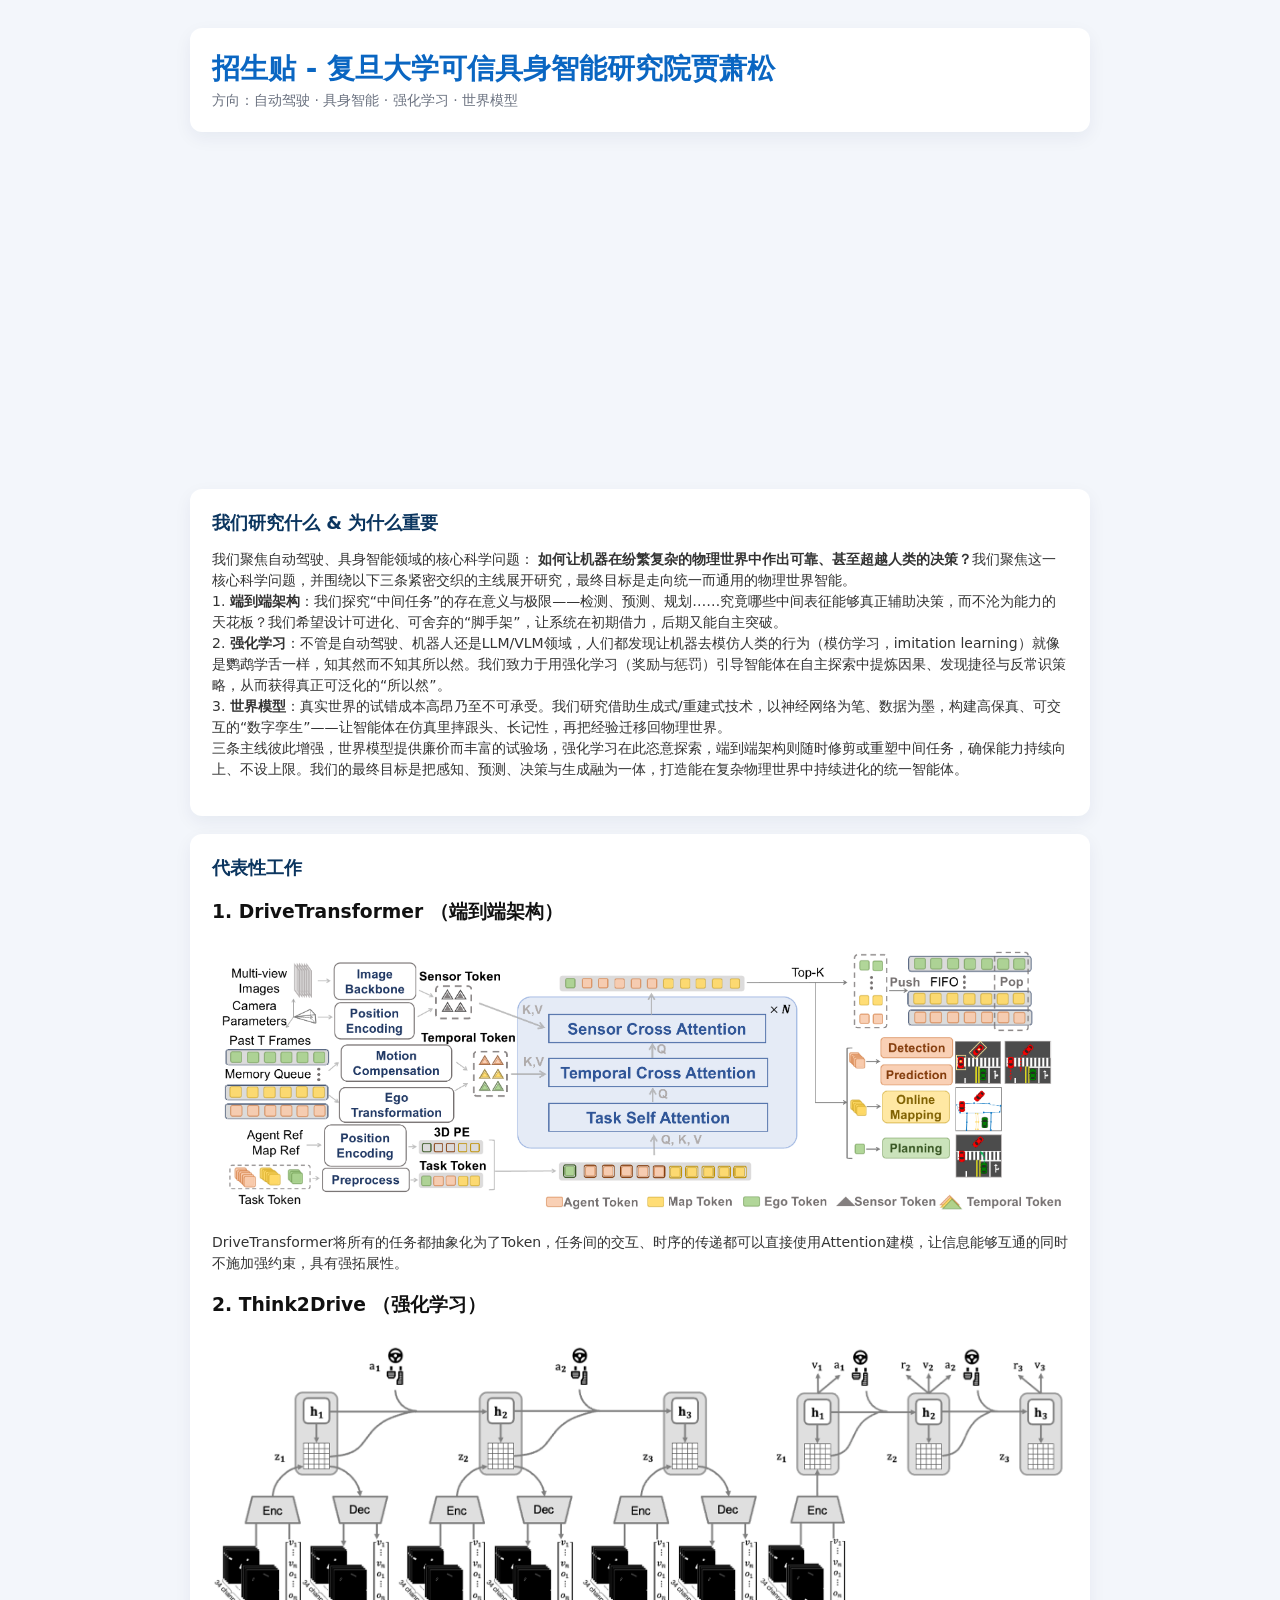
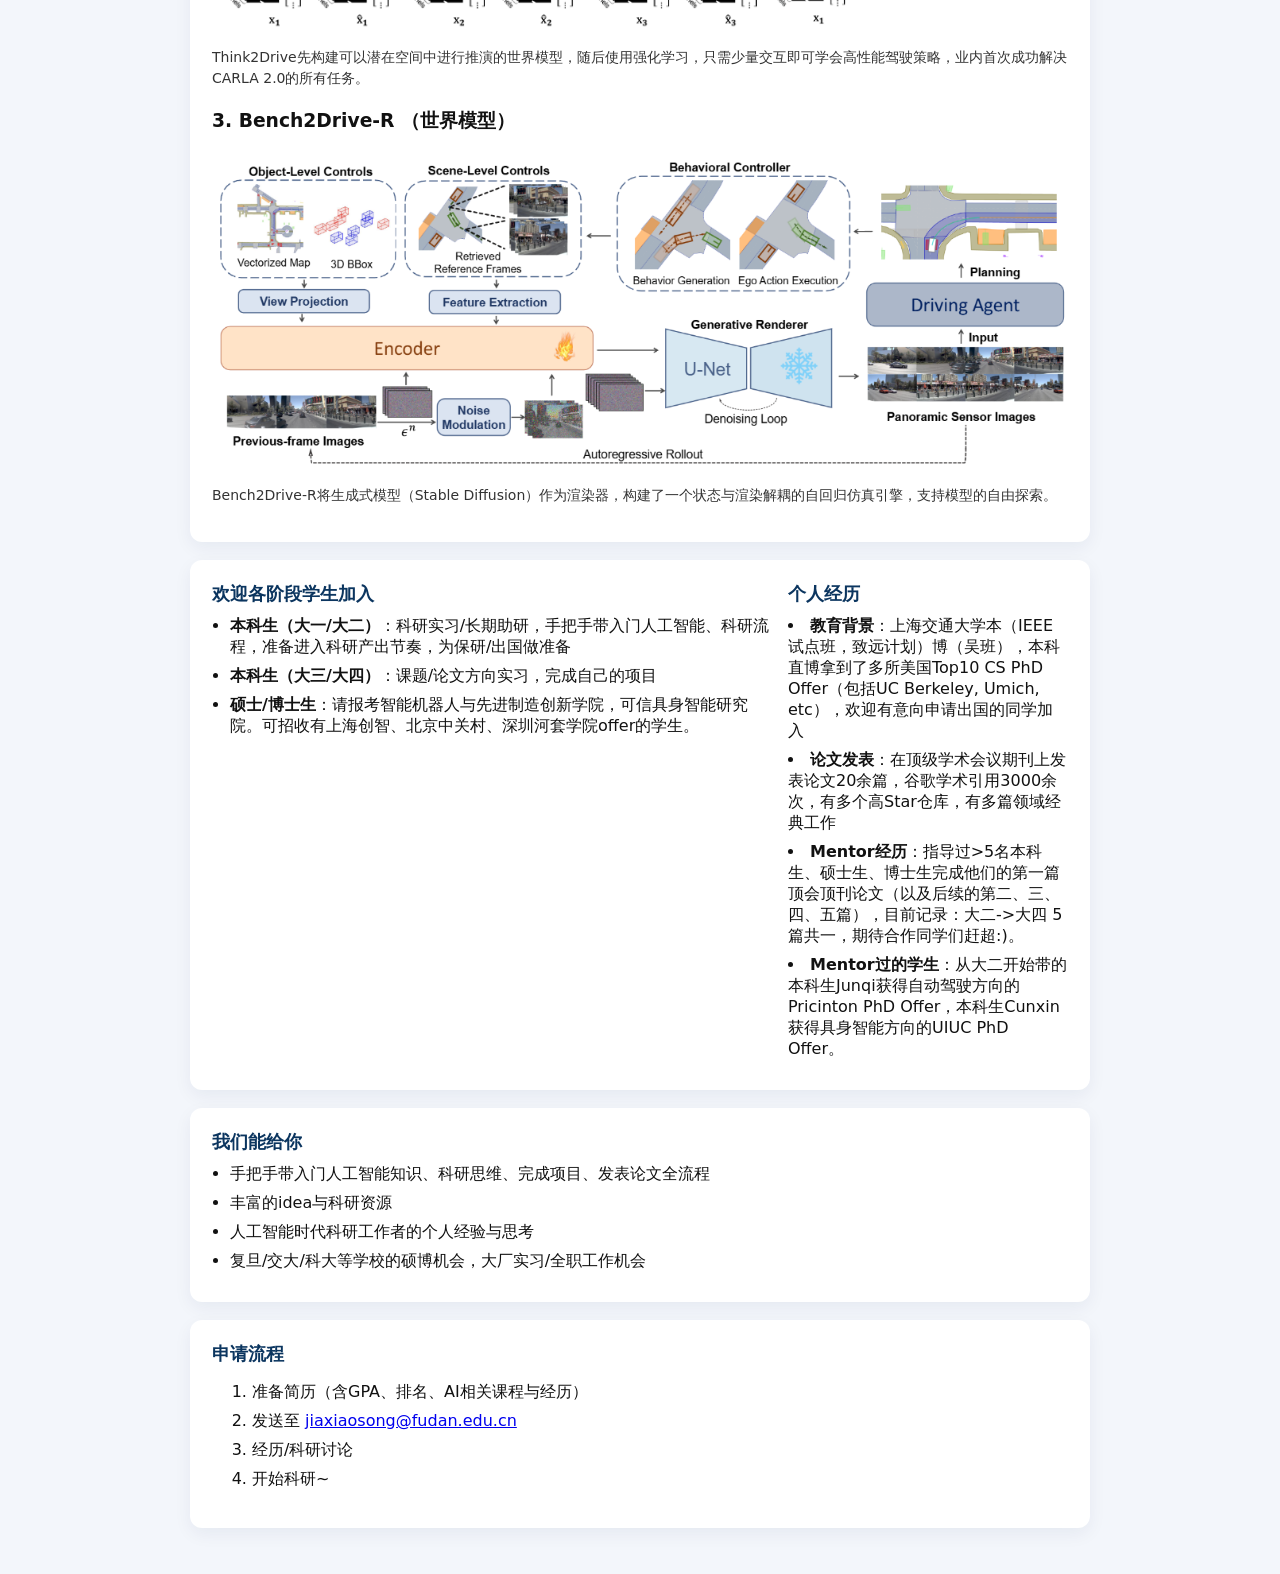
==== commit a9f6e4e4: "Update recruit.html" ====
--- a/recruit.html
+++ b/recruit.html
@@ -77,15 +77,16 @@
         <ul>
           <li><strong>本科生（大一/大二）</strong>：科研实习/长期助研，手把手带入门人工智能、科研流程，准备进入科研产出节奏，为保研/出国做准备</li>
           <li><strong>本科生（大三/大四）</strong>：课题/论文方向实习，完成自己的项目</li>
-          <li><strong>硕士/博士生</strong>：2025年九推仍有名额，请报考智能机器人与先进制造创新学院，可信具身智能研究院</li>
+          <li><strong>硕士/博士生</strong>：请报考智能机器人与先进制造创新学院，可信具身智能研究院。可招收有上海创智、北京中关村、深圳河套学院offer的学生。</li>
         </ul>
       </div>
 
       <aside>
         <h2>个人经历</h2>
           <li><strong>教育背景</strong>：上海交通大学本（IEEE试点班，致远计划）博（吴班），本科直博拿到了多所美国Top10 CS PhD Offer（包括UC Berkeley, Umich, etc），欢迎有意向申请出国的同学加入</li>
-          <li><strong>论文发表</strong>：在顶级学术会议期刊上发表论文20余篇，谷歌学术引用4000余次，有多个高Star仓库，有多篇领域经典工作 </li>
-          <li><strong>Mentor经历</strong>：指导过>5名本科生、硕士生、博士生完成他们的第一篇顶会顶刊论文（以及后续的第二、三、四、五篇），目前记录：大二->大四 5篇共一，期待合作同学们赶超:)。从大二开始带的本科生Junqi获得自动驾驶方向的Pricinton PhD Offer，本科生Cunxin获得具身智能方向的UIUC PhD Offer.</li>
+          <li><strong>论文发表</strong>：在顶级学术会议期刊上发表论文20余篇，谷歌学术引用3000余次，有多个高Star仓库，有多篇领域经典工作 </li>
+          <li><strong>Mentor经历</strong>：指导过>5名本科生、硕士生、博士生完成他们的第一篇顶会顶刊论文（以及后续的第二、三、四、五篇），目前记录：大二->大四 5篇共一，期待合作同学们赶超:)。</li>
+         <li><strong>Mentor过的学生</strong>：从大二开始带的本科生Junqi获得自动驾驶方向的Pricinton PhD Offer，本科生Cunxin获得具身智能方向的UIUC PhD Offer。
       </aside>
     </div>
 
